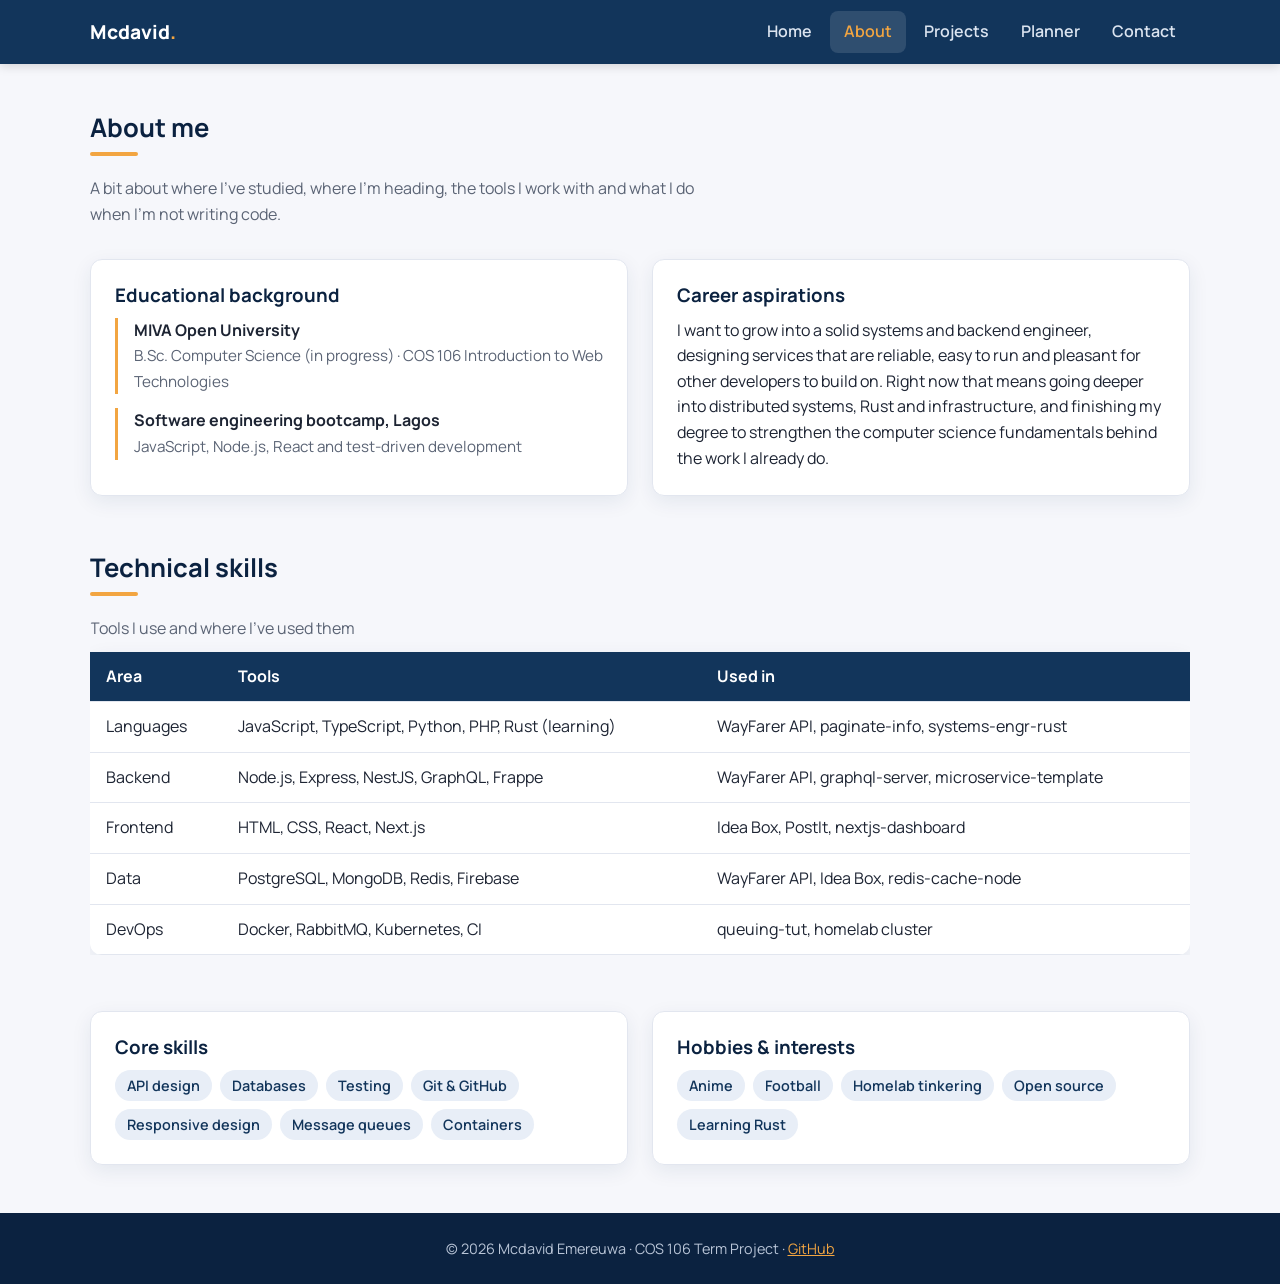
==== about.html @ a4d18cee "Add COS 106 student portfolio and academic planner Multi-page responsive site (home, about, projects" ====
<!DOCTYPE html>
<html lang="en">
<head>
  <meta charset="UTF-8">
  <meta name="viewport" content="width=device-width, initial-scale=1.0">
  <meta name="description" content="About Mcdavid Emereuwa - education, skills and interests">
  <title>About | Mcdavid Emereuwa</title>
  <link rel="preconnect" href="https://fonts.googleapis.com">
  <link rel="preconnect" href="https://fonts.gstatic.com" crossorigin>
  <link href="https://fonts.googleapis.com/css2?family=Manrope:wght@400;600;700;800&display=swap" rel="stylesheet">
  <link rel="stylesheet" href="css/style.css">
</head>
<body>
  <header class="site-header">
    <nav class="nav container" aria-label="Main navigation">
      <a href="index.html" class="logo">Mcdavid<span>.</span></a>
      <button class="nav-toggle" aria-label="Toggle menu" aria-expanded="false">&#9776;</button>
      <ul class="nav-links">
        <li><a href="index.html">Home</a></li>
        <li><a href="about.html" aria-current="page">About</a></li>
        <li><a href="projects.html">Projects</a></li>
        <li><a href="planner.html">Planner</a></li>
        <li><a href="contact.html">Contact</a></li>
      </ul>
    </nav>
  </header>

  <main class="container">
    <h1 class="section-title">About me</h1>
    <p class="page-intro">
      A bit about where I've studied, where I'm heading, the tools I work with and what I do when
      I'm not writing code.
    </p>

    <section class="about-grid">
      <article class="card">
        <h3>Educational background</h3>
        <ul class="timeline">
          <li>
            <strong>MIVA Open University</strong>
            <span>B.Sc. Computer Science (in progress) &middot; COS 106 Introduction to Web Technologies</span>
          </li>
          <li>
            <strong>Software engineering bootcamp, Lagos</strong>
            <span>JavaScript, Node.js, React and test-driven development</span>
          </li>
        </ul>
      </article>

      <article class="card">
        <h3>Career aspirations</h3>
        <p>
          I want to grow into a solid systems and backend engineer, designing services that are
          reliable, easy to run and pleasant for other developers to build on. Right now that
          means going deeper into distributed systems, Rust and infrastructure, and finishing my
          degree to strengthen the computer science fundamentals behind the work I already do.
        </p>
      </article>
    </section>

    <section>
      <h2 class="section-title">Technical skills</h2>
      <div class="table-wrap">
        <table>
          <caption>Tools I use and where I've used them</caption>
          <thead>
            <tr>
              <th scope="col">Area</th>
              <th scope="col">Tools</th>
              <th scope="col">Used in</th>
            </tr>
          </thead>
          <tbody>
            <tr>
              <td>Languages</td>
              <td>JavaScript, TypeScript, Python, PHP, Rust (learning)</td>
              <td>WayFarer API, paginate-info, systems-engr-rust</td>
            </tr>
            <tr>
              <td>Backend</td>
              <td>Node.js, Express, NestJS, GraphQL, Frappe</td>
              <td>WayFarer API, graphql-server, microservice-template</td>
            </tr>
            <tr>
              <td>Frontend</td>
              <td>HTML, CSS, React, Next.js</td>
              <td>Idea Box, PostIt, nextjs-dashboard</td>
            </tr>
            <tr>
              <td>Data</td>
              <td>PostgreSQL, MongoDB, Redis, Firebase</td>
              <td>WayFarer API, Idea Box, redis-cache-node</td>
            </tr>
            <tr>
              <td>DevOps</td>
              <td>Docker, RabbitMQ, Kubernetes, CI</td>
              <td>queuing-tut, homelab cluster</td>
            </tr>
          </tbody>
        </table>
      </div>
    </section>

    <section class="about-grid">
      <article class="card">
        <h3>Core skills</h3>
        <ul class="tags">
          <li>API design</li>
          <li>Databases</li>
          <li>Testing</li>
          <li>Git &amp; GitHub</li>
          <li>Responsive design</li>
          <li>Message queues</li>
          <li>Containers</li>
        </ul>
      </article>

      <article class="card">
        <h3>Hobbies &amp; interests</h3>
        <ul class="tags">
          <li>Anime</li>
          <li>Football</li>
          <li>Homelab tinkering</li>
          <li>Open source</li>
          <li>Learning Rust</li>
        </ul>
      </article>
    </section>
  </main>

  <footer class="site-footer">
    <p>&copy; <span id="year"></span> Mcdavid Emereuwa &middot; COS 106 Term Project &middot;
      <a href="https://github.com/Mcdavid95" target="_blank" rel="noopener">GitHub</a></p>
  </footer>

  <script src="js/main.js"></script>
</body>
</html>
---- css/style.css ----
/* ---------- variables ---------- */
:root {
  --navy: #12355b;
  --navy-dark: #0b2240;
  --accent: #f2a541;
  --bg: #f6f7fb;
  --card: #ffffff;
  --text: #1d2433;
  --muted: #5b6475;
  --line: #e2e6ef;
  --success: #2e8b57;
  --danger: #d64545;
  --radius: 12px;
  --shadow: 0 6px 20px rgba(18, 53, 91, 0.08);
}

/* ---------- base ---------- */
* {
  box-sizing: border-box;
  margin: 0;
  padding: 0;
}

html {
  scroll-behavior: smooth;
}

body {
  font-family: 'Manrope', system-ui, -apple-system, sans-serif;
  color: var(--text);
  background: var(--bg);
  line-height: 1.6;
  min-height: 100vh;
  display: grid;
  grid-template-rows: auto 1fr auto;
}

img {
  max-width: 100%;
  display: block;
}

a {
  color: var(--navy);
}

h1,
h2,
h3 {
  line-height: 1.25;
  color: var(--navy-dark);
}

.container {
  width: min(1100px, 100% - 32px);
  margin-inline: auto;
}

main {
  padding-block: 48px;
  animation: fadeUp 0.5s ease both;
}

section + section {
  margin-top: 56px;
}

.section-title {
  font-size: 1.6rem;
  margin-bottom: 20px;
}

.section-title::after {
  content: '';
  display: block;
  width: 48px;
  height: 4px;
  margin-top: 8px;
  border-radius: 4px;
  background: var(--accent);
}

.page-intro {
  max-width: 640px;
  margin-bottom: 32px;
  color: var(--muted);
}

/* ---------- header + nav ---------- */
.site-header {
  position: sticky;
  top: 0;
  z-index: 10;
  background: var(--navy);
  box-shadow: 0 2px 10px rgba(0, 0, 0, 0.15);
}

.nav {
  display: grid;
  grid-template-columns: auto 1fr;
  align-items: center;
  gap: 16px;
  min-height: 64px;
}

.logo {
  color: #fff;
  font-weight: 800;
  font-size: 1.2rem;
  text-decoration: none;
}

.logo span {
  color: var(--accent);
}

.nav-links {
  list-style: none;
  display: flex;
  justify-content: flex-end;
  gap: 4px;
}

.nav-links a {
  display: block;
  padding: 8px 14px;
  border-radius: 8px;
  color: #dbe4f0;
  text-decoration: none;
  font-weight: 600;
  transition: background 0.2s ease, color 0.2s ease;
}

.nav-links a:hover,
.nav-links a[aria-current='page'] {
  background: rgba(255, 255, 255, 0.12);
  color: var(--accent);
}

.nav-toggle {
  display: none;
  justify-self: end;
  background: none;
  border: 2px solid rgba(255, 255, 255, 0.4);
  border-radius: 8px;
  color: #fff;
  font-size: 1.2rem;
  padding: 4px 10px;
  cursor: pointer;
}

/* ---------- buttons ---------- */
.btn {
  display: inline-block;
  padding: 10px 22px;
  border: none;
  border-radius: 8px;
  background: var(--navy);
  color: #fff;
  font: inherit;
  font-weight: 700;
  text-decoration: none;
  cursor: pointer;
  transition: transform 0.2s ease, background 0.2s ease;
}

.btn:hover {
  background: var(--navy-dark);
  transform: translateY(-2px);
}

.btn-accent {
  background: var(--accent);
  color: var(--navy-dark);
}

.btn-accent:hover {
  background: #e8952a;
}

.btn-outline {
  background: transparent;
  color: var(--navy);
  border: 2px solid var(--navy);
}

.btn-outline:hover {
  background: var(--navy);
  color: #fff;
}

/* ---------- cards ---------- */
.card {
  background: var(--card);
  border: 1px solid var(--line);
  border-radius: var(--radius);
  box-shadow: var(--shadow);
  padding: 24px;
}

/* ---------- home ---------- */
.hero {
  display: grid;
  grid-template-columns: 1.4fr 1fr;
  grid-template-areas: 'text photo';
  align-items: center;
  gap: 40px;
}

.hero-text {
  grid-area: text;
}

.hero-photo {
  grid-area: photo;
  justify-self: center;
}

.hero-photo img {
  width: 280px;
  aspect-ratio: 1;
  object-fit: cover;
  border-radius: 50%;
  border: 6px solid #fff;
  box-shadow: 0 0 0 4px var(--accent), var(--shadow);
}

.eyebrow {
  color: var(--accent);
  font-weight: 800;
  text-transform: uppercase;
  letter-spacing: 0.08em;
  font-size: 0.85rem;
}

.hero h1 {
  font-size: clamp(2rem, 5vw, 3rem);
  margin: 8px 0 16px;
}

.hero p {
  color: var(--muted);
  max-width: 560px;
}

.hero-actions {
  display: flex;
  flex-wrap: wrap;
  gap: 12px;
  margin-top: 24px;
}

.highlights {
  display: grid;
  grid-template-columns: repeat(auto-fit, minmax(220px, 1fr));
  gap: 20px;
}

.highlights h3 {
  margin-bottom: 6px;
}

.highlights p {
  color: var(--muted);
}

.intro-audio {
  display: grid;
  grid-template-columns: 1fr auto;
  align-items: center;
  gap: 20px;
}

.intro-audio audio {
  width: 300px;
  max-width: 100%;
}

/* ---------- about ---------- */
.about-grid {
  display: grid;
  grid-template-columns: repeat(2, 1fr);
  gap: 24px;
}

.about-grid h3 {
  margin-bottom: 10px;
}

.timeline {
  list-style: none;
  display: grid;
  gap: 14px;
}

.timeline li {
  padding-left: 16px;
  border-left: 3px solid var(--accent);
}

.timeline strong {
  display: block;
}

.timeline span {
  color: var(--muted);
  font-size: 0.95rem;
}

.tags {
  list-style: none;
  display: flex;
  flex-wrap: wrap;
  gap: 8px;
}

.tags li {
  padding: 4px 12px;
  border-radius: 999px;
  background: #e8eef7;
  color: var(--navy);
  font-weight: 600;
  font-size: 0.9rem;
}

.table-wrap {
  overflow-x: auto;
}

table {
  width: 100%;
  border-collapse: collapse;
  background: var(--card);
  border-radius: var(--radius);
  overflow: hidden;
  box-shadow: var(--shadow);
}

caption {
  text-align: left;
  padding-bottom: 10px;
  color: var(--muted);
}

th,
td {
  padding: 12px 16px;
  text-align: left;
  border-bottom: 1px solid var(--line);
}

th {
  background: var(--navy);
  color: #fff;
}

tbody tr:hover {
  background: #f1f4fa;
}

/* ---------- projects ---------- */
.projects {
  display: grid;
  grid-template-columns: repeat(auto-fit, minmax(260px, 1fr));
  gap: 24px;
}

.project {
  display: grid;
  grid-template-rows: auto 1fr;
  padding: 0;
  overflow: hidden;
  transition: transform 0.25s ease, box-shadow 0.25s ease;
}

.project:hover {
  transform: translateY(-6px);
  box-shadow: 0 14px 30px rgba(18, 53, 91, 0.16);
}

.project img {
  width: 100%;
  aspect-ratio: 16 / 9;
  object-fit: cover;
}

.project-body {
  display: grid;
  grid-template-rows: auto 1fr auto;
  gap: 10px;
  padding: 20px;
}

.project-body p {
  color: var(--muted);
}

.project-links {
  display: flex;
  flex-wrap: wrap;
  gap: 10px;
}

.project-links a {
  font-weight: 700;
}

/* ---------- planner ---------- */
.planner {
  display: grid;
  grid-template-columns: 320px 1fr;
  align-items: start;
  gap: 24px;
}

.task-form {
  display: grid;
  gap: 14px;
}

.planner-head {
  display: flex;
  flex-wrap: wrap;
  justify-content: space-between;
  align-items: center;
  gap: 12px;
  margin-bottom: 16px;
}

.filters {
  display: flex;
  gap: 6px;
}

.filters button {
  padding: 6px 14px;
  border: 1px solid var(--line);
  border-radius: 999px;
  background: #fff;
  font: inherit;
  font-size: 0.9rem;
  cursor: pointer;
  transition: background 0.2s ease;
}

.filters button.active {
  background: var(--navy);
  border-color: var(--navy);
  color: #fff;
}

.task-list {
  list-style: none;
  display: grid;
  gap: 10px;
}

.task {
  display: grid;
  grid-template-columns: auto 1fr auto;
  align-items: center;
  gap: 14px;
  padding: 14px 16px;
  border: 1px solid var(--line);
  border-left: 4px solid var(--accent);
  border-radius: 10px;
  background: #fff;
  animation: fadeUp 0.3s ease both;
}

.task input {
  width: 20px;
  height: 20px;
  accent-color: var(--success);
  cursor: pointer;
}

.task-title {
  font-weight: 600;
}

.task-due {
  display: block;
  color: var(--muted);
  font-size: 0.85rem;
}

.task.done {
  border-left-color: var(--success);
  opacity: 0.7;
}

.task.done .task-title {
  text-decoration: line-through;
}

.delete-btn {
  background: none;
  border: none;
  color: var(--danger);
  font: inherit;
  font-weight: 700;
  cursor: pointer;
}

.empty {
  padding: 24px;
  text-align: center;
  color: var(--muted);
}

/* ---------- forms ---------- */
.field {
  display: grid;
  gap: 6px;
}

.field label {
  font-weight: 700;
}

.field input,
.field select,
.field textarea {
  padding: 10px 12px;
  border: 1px solid var(--line);
  border-radius: 8px;
  font: inherit;
  transition: border-color 0.2s ease, box-shadow 0.2s ease;
}

.field input:focus,
.field select:focus,
.field textarea:focus {
  outline: none;
  border-color: var(--navy);
  box-shadow: 0 0 0 3px rgba(18, 53, 91, 0.15);
}

.field.invalid input,
.field.invalid textarea {
  border-color: var(--danger);
}

.error {
  min-height: 1.2em;
  color: var(--danger);
  font-size: 0.85rem;
}

.contact {
  display: grid;
  grid-template-columns: 1fr 1.5fr;
  align-items: start;
  gap: 24px;
}

.contact-form {
  display: grid;
  grid-template-columns: repeat(2, 1fr);
  gap: 8px 18px;
}

.contact-form .full {
  grid-column: 1 / -1;
}

.contact-info ul {
  list-style: none;
  display: grid;
  gap: 12px;
  margin-top: 16px;
}

.success {
  display: none;
  grid-column: 1 / -1;
  padding: 12px 16px;
  border-radius: 8px;
  background: #e6f4ec;
  color: var(--success);
  font-weight: 700;
}

.success.show {
  display: block;
  animation: fadeUp 0.3s ease both;
}

/* ---------- footer ---------- */
.site-footer {
  padding-block: 24px;
  background: var(--navy-dark);
  color: #b8c4d6;
  text-align: center;
  font-size: 0.9rem;
}

.site-footer a {
  color: var(--accent);
}

/* ---------- animation ---------- */
@keyframes fadeUp {
  from {
    opacity: 0;
    transform: translateY(12px);
  }
  to {
    opacity: 1;
    transform: translateY(0);
  }
}

/* ---------- responsive ---------- */
@media (max-width: 860px) {
  .planner,
  .contact,
  .about-grid {
    grid-template-columns: 1fr;
  }
}

@media (max-width: 720px) {
  .nav-toggle {
    display: block;
  }

  .nav-links {
    display: none;
    grid-column: 1 / -1;
    flex-direction: column;
    padding-bottom: 12px;
  }

  .nav-links.open {
    display: flex;
  }

  .hero {
    grid-template-columns: 1fr;
    grid-template-areas:
      'photo'
      'text';
    text-align: center;
  }

  .hero p {
    margin-inline: auto;
  }

  .hero-actions {
    justify-content: center;
  }

  .hero-photo img {
    width: 200px;
  }

  .intro-audio,
  .contact-form {
    grid-template-columns: 1fr;
  }
}
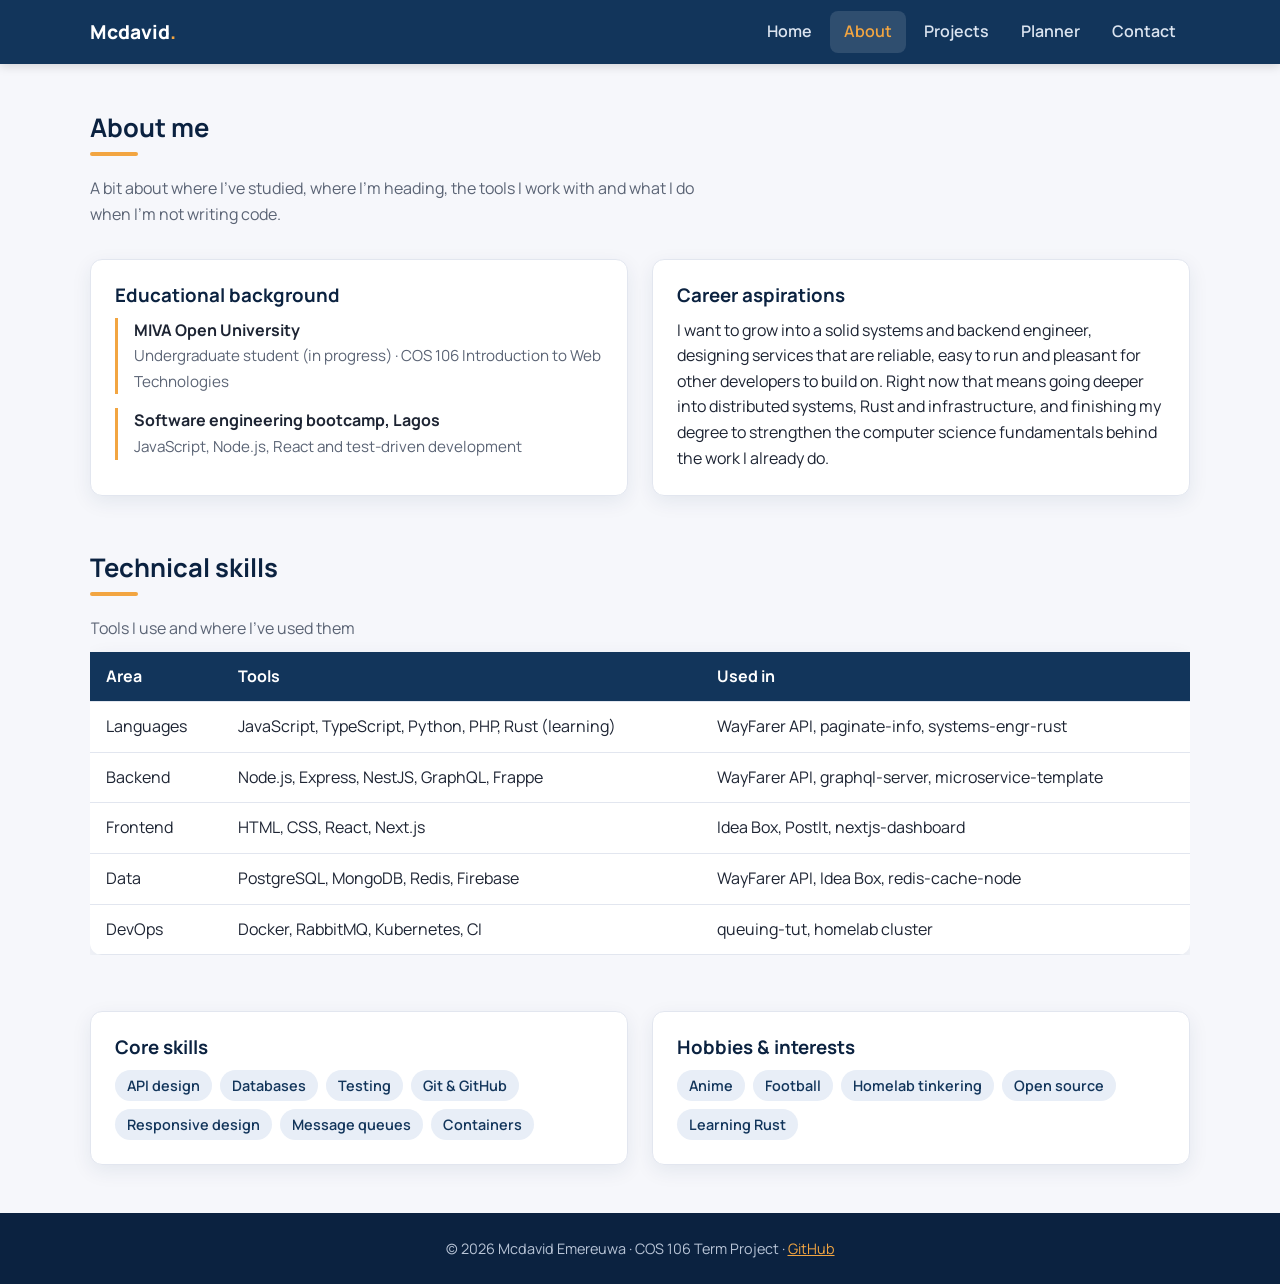
==== commit 4c964f3b: "Use neutral wording for programme on about page" ====
--- a/about.html
+++ b/about.html
@@ -38,7 +38,7 @@
         <ul class="timeline">
           <li>
             <strong>MIVA Open University</strong>
-            <span>B.Sc. Computer Science (in progress) &middot; COS 106 Introduction to Web Technologies</span>
+            <span>Undergraduate student (in progress) &middot; COS 106 Introduction to Web Technologies</span>
           </li>
           <li>
             <strong>Software engineering bootcamp, Lagos</strong>
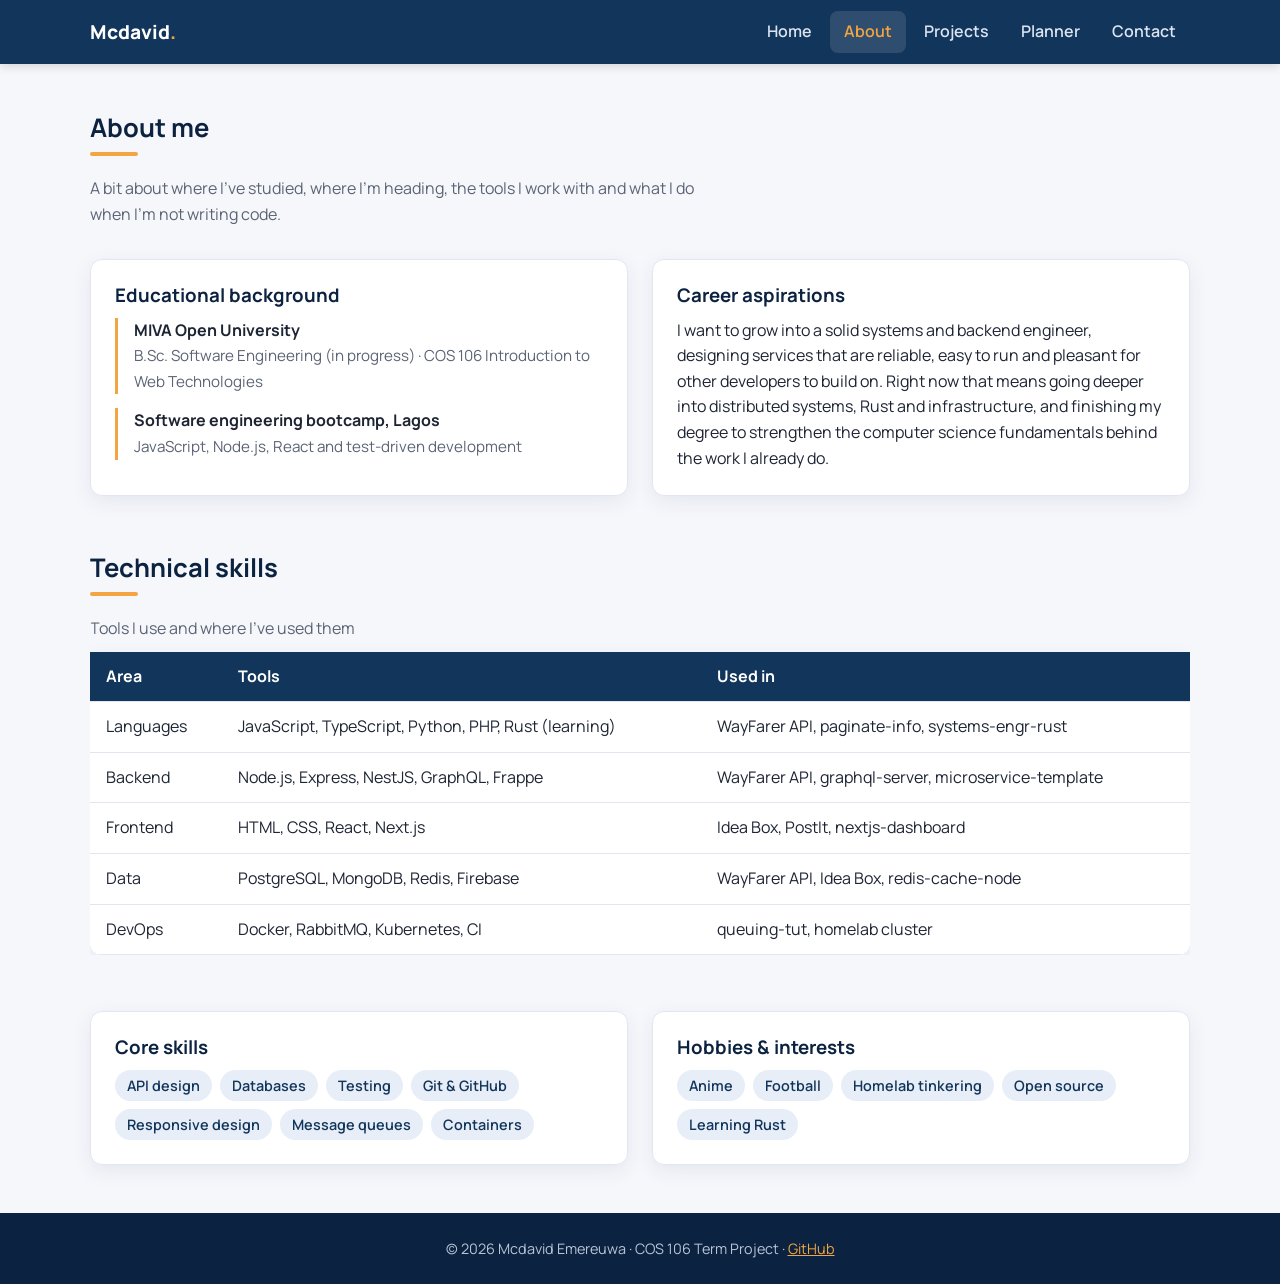
==== commit 8c8e6256: "Name Software Engineering programme on about page" ====
--- a/about.html
+++ b/about.html
@@ -38,7 +38,7 @@
         <ul class="timeline">
           <li>
             <strong>MIVA Open University</strong>
-            <span>Undergraduate student (in progress) &middot; COS 106 Introduction to Web Technologies</span>
+            <span>B.Sc. Software Engineering (in progress) &middot; COS 106 Introduction to Web Technologies</span>
           </li>
           <li>
             <strong>Software engineering bootcamp, Lagos</strong>
--- a/css/style.css
+++ b/css/style.css
@@ -361,7 +361,7 @@
 /* ---------- projects ---------- */
 .projects {
   display: grid;
-  grid-template-columns: repeat(auto-fit, minmax(260px, 1fr));
+  grid-template-columns: repeat(2, 1fr);
   gap: 24px;
 }
 
@@ -658,7 +658,8 @@
   }
 
   .intro-audio,
-  .contact-form {
+  .contact-form,
+  .projects {
     grid-template-columns: 1fr;
   }
 }
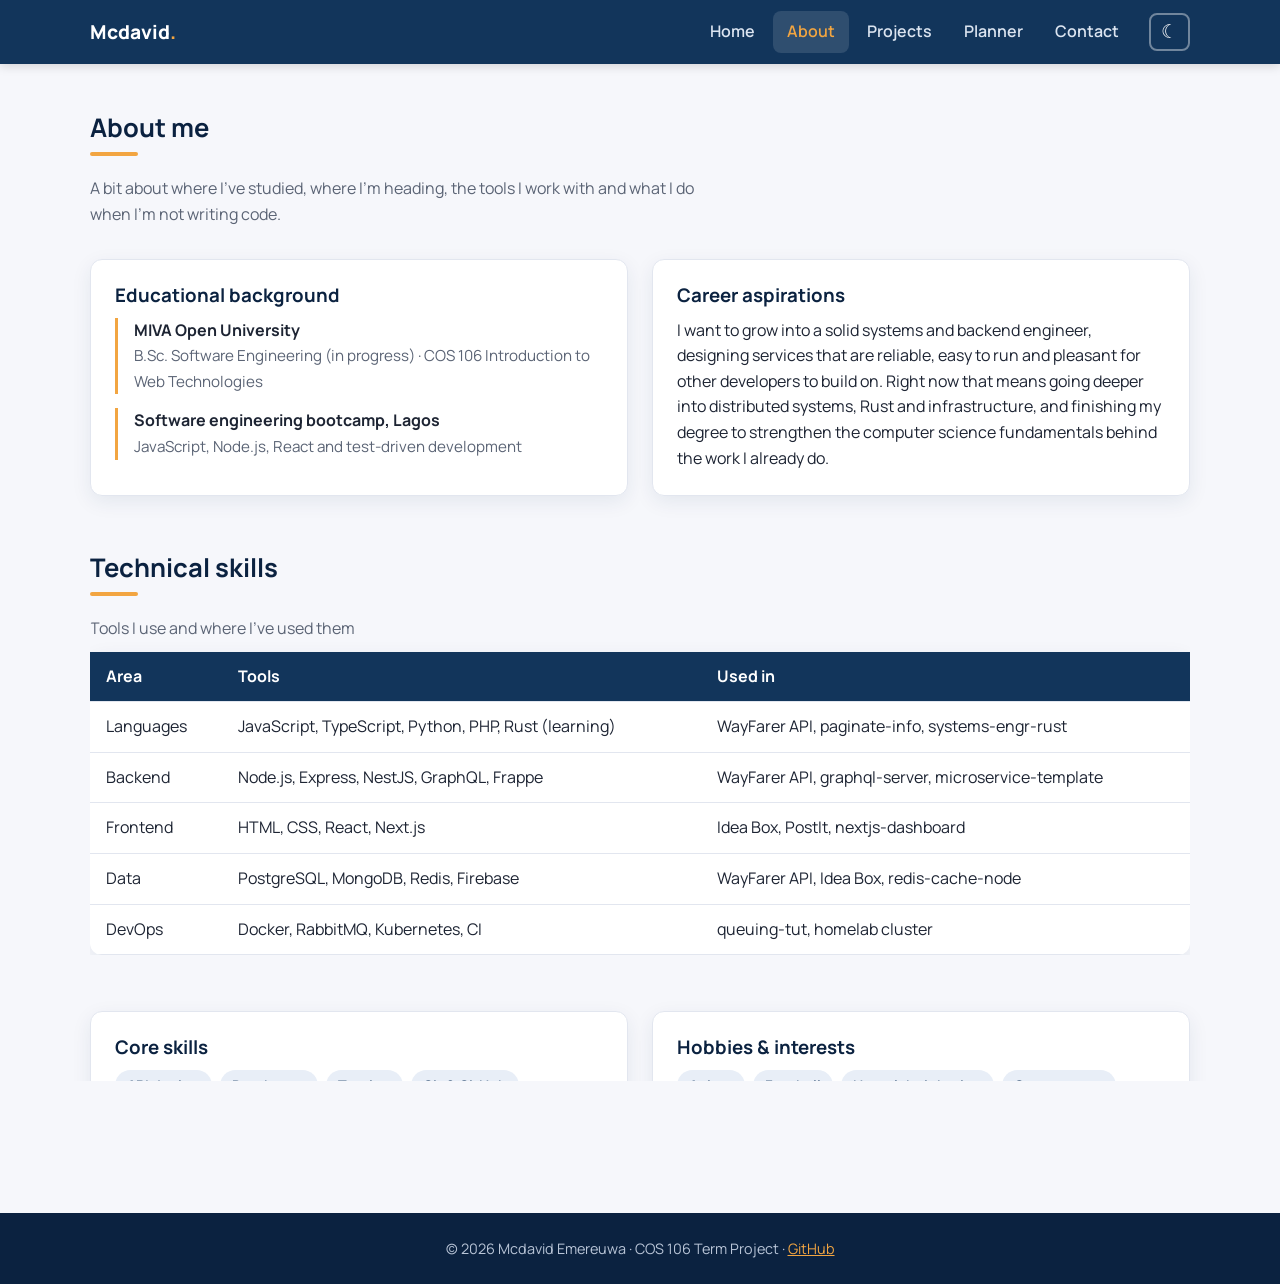
==== commit b65d7df2: "Add dark and light mode with a theme toggle" ====
--- a/about.html
+++ b/about.html
@@ -9,12 +9,20 @@
   <link rel="preconnect" href="https://fonts.gstatic.com" crossorigin>
   <link href="https://fonts.googleapis.com/css2?family=Manrope:wght@400;600;700;800&display=swap" rel="stylesheet">
   <link rel="stylesheet" href="css/style.css">
+  <script>
+    // apply the saved theme before the page paints to avoid a flash
+    try {
+      const savedTheme = localStorage.getItem('theme');
+      if (savedTheme) document.documentElement.dataset.theme = savedTheme;
+    } catch (error) {}
+  </script>
 </head>
 <body>
   <header class="site-header">
     <nav class="nav container" aria-label="Main navigation">
       <a href="index.html" class="logo">Mcdavid<span>.</span></a>
       <button class="nav-toggle" aria-label="Toggle menu" aria-expanded="false">&#9776;</button>
+      <button class="theme-toggle" type="button" aria-label="Switch to dark mode">&#9790;</button>
       <ul class="nav-links">
         <li><a href="index.html">Home</a></li>
         <li><a href="about.html" aria-current="page">About</a></li>
--- a/css/style.css
+++ b/css/style.css
@@ -12,6 +12,50 @@
   --danger: #d64545;
   --radius: 12px;
   --shadow: 0 6px 20px rgba(18, 53, 91, 0.08);
+  --heading: var(--navy-dark);
+  --link: var(--navy);
+  --tag-bg: #e8eef7;
+  --row-hover: #f1f4fa;
+  --success-bg: #e6f4ec;
+  color-scheme: light;
+}
+
+/* dark theme: follows the system setting unless the user picked light */
+@media (prefers-color-scheme: dark) {
+  :root:not([data-theme='light']) {
+    --bg: #0e1521;
+    --card: #162133;
+    --text: #e4e9f1;
+    --muted: #9ba8bb;
+    --line: #263449;
+    --success: #4cc38a;
+    --danger: #ef6b6b;
+    --shadow: 0 6px 20px rgba(0, 0, 0, 0.35);
+    --heading: #eef2f8;
+    --link: #8db7e6;
+    --tag-bg: #1f2d42;
+    --row-hover: #1c2839;
+    --success-bg: #173226;
+    color-scheme: dark;
+  }
+}
+
+/* dark theme picked with the toggle button */
+:root[data-theme='dark'] {
+  --bg: #0e1521;
+  --card: #162133;
+  --text: #e4e9f1;
+  --muted: #9ba8bb;
+  --line: #263449;
+  --success: #4cc38a;
+  --danger: #ef6b6b;
+  --shadow: 0 6px 20px rgba(0, 0, 0, 0.35);
+  --heading: #eef2f8;
+  --link: #8db7e6;
+  --tag-bg: #1f2d42;
+  --row-hover: #1c2839;
+  --success-bg: #173226;
+  color-scheme: dark;
 }
 
 /* ---------- base ---------- */
@@ -41,14 +85,14 @@
 }
 
 a {
-  color: var(--navy);
+  color: var(--link);
 }
 
 h1,
 h2,
 h3 {
   line-height: 1.25;
-  color: var(--navy-dark);
+  color: var(--heading);
 }
 
 .container {
@@ -97,13 +141,15 @@
 
 .nav {
   display: grid;
-  grid-template-columns: auto 1fr;
+  grid-template-columns: auto 1fr auto;
+  grid-template-areas: 'logo links theme';
   align-items: center;
   gap: 16px;
   min-height: 64px;
 }
 
 .logo {
+  grid-area: logo;
   color: #fff;
   font-weight: 800;
   font-size: 1.2rem;
@@ -115,6 +161,7 @@
 }
 
 .nav-links {
+  grid-area: links;
   list-style: none;
   display: flex;
   justify-content: flex-end;
@@ -137,16 +184,32 @@
   color: var(--accent);
 }
 
-.nav-toggle {
-  display: none;
-  justify-self: end;
+.nav-toggle,
+.theme-toggle {
   background: none;
   border: 2px solid rgba(255, 255, 255, 0.4);
   border-radius: 8px;
   color: #fff;
   font-size: 1.2rem;
+  line-height: 1.4;
   padding: 4px 10px;
   cursor: pointer;
+  transition: border-color 0.2s ease, color 0.2s ease;
+}
+
+.nav-toggle:hover,
+.theme-toggle:hover {
+  border-color: var(--accent);
+  color: var(--accent);
+}
+
+.nav-toggle {
+  display: none;
+  grid-area: menu;
+}
+
+.theme-toggle {
+  grid-area: theme;
 }
 
 /* ---------- buttons ---------- */
@@ -180,8 +243,8 @@
 
 .btn-outline {
   background: transparent;
-  color: var(--navy);
-  border: 2px solid var(--navy);
+  color: var(--link);
+  border: 2px solid var(--link);
 }
 
 .btn-outline:hover {
@@ -221,7 +284,7 @@
   aspect-ratio: 1;
   object-fit: cover;
   border-radius: 50%;
-  border: 6px solid #fff;
+  border: 6px solid var(--card);
   box-shadow: 0 0 0 4px var(--accent), var(--shadow);
 }
 
@@ -317,8 +380,8 @@
 .tags li {
   padding: 4px 12px;
   border-radius: 999px;
-  background: #e8eef7;
-  color: var(--navy);
+  background: var(--tag-bg);
+  color: var(--link);
   font-weight: 600;
   font-size: 0.9rem;
 }
@@ -355,7 +418,7 @@
 }
 
 tbody tr:hover {
-  background: #f1f4fa;
+  background: var(--row-hover);
 }
 
 /* ---------- projects ---------- */
@@ -436,7 +499,8 @@
   padding: 6px 14px;
   border: 1px solid var(--line);
   border-radius: 999px;
-  background: #fff;
+  background: var(--card);
+  color: var(--text);
   font: inherit;
   font-size: 0.9rem;
   cursor: pointer;
@@ -464,7 +528,7 @@
   border: 1px solid var(--line);
   border-left: 4px solid var(--accent);
   border-radius: 10px;
-  background: #fff;
+  background: var(--card);
   animation: fadeUp 0.3s ease both;
 }
 
@@ -525,6 +589,8 @@
   padding: 10px 12px;
   border: 1px solid var(--line);
   border-radius: 8px;
+  background: var(--card);
+  color: var(--text);
   font: inherit;
   transition: border-color 0.2s ease, box-shadow 0.2s ease;
 }
@@ -533,7 +599,7 @@
 .field select:focus,
 .field textarea:focus {
   outline: none;
-  border-color: var(--navy);
+  border-color: var(--link);
   box-shadow: 0 0 0 3px rgba(18, 53, 91, 0.15);
 }
 
@@ -577,7 +643,7 @@
   grid-column: 1 / -1;
   padding: 12px 16px;
   border-radius: 8px;
-  background: #e6f4ec;
+  background: var(--success-bg);
   color: var(--success);
   font-weight: 700;
 }
@@ -622,13 +688,21 @@
 }
 
 @media (max-width: 720px) {
+  .nav {
+    grid-template-columns: auto 1fr auto auto;
+    grid-template-areas:
+      'logo . theme menu'
+      'links links links links';
+    grid-template-rows: 64px auto;
+    gap: 0 8px;
+  }
+
   .nav-toggle {
     display: block;
   }
 
   .nav-links {
     display: none;
-    grid-column: 1 / -1;
     flex-direction: column;
     padding-bottom: 12px;
   }
